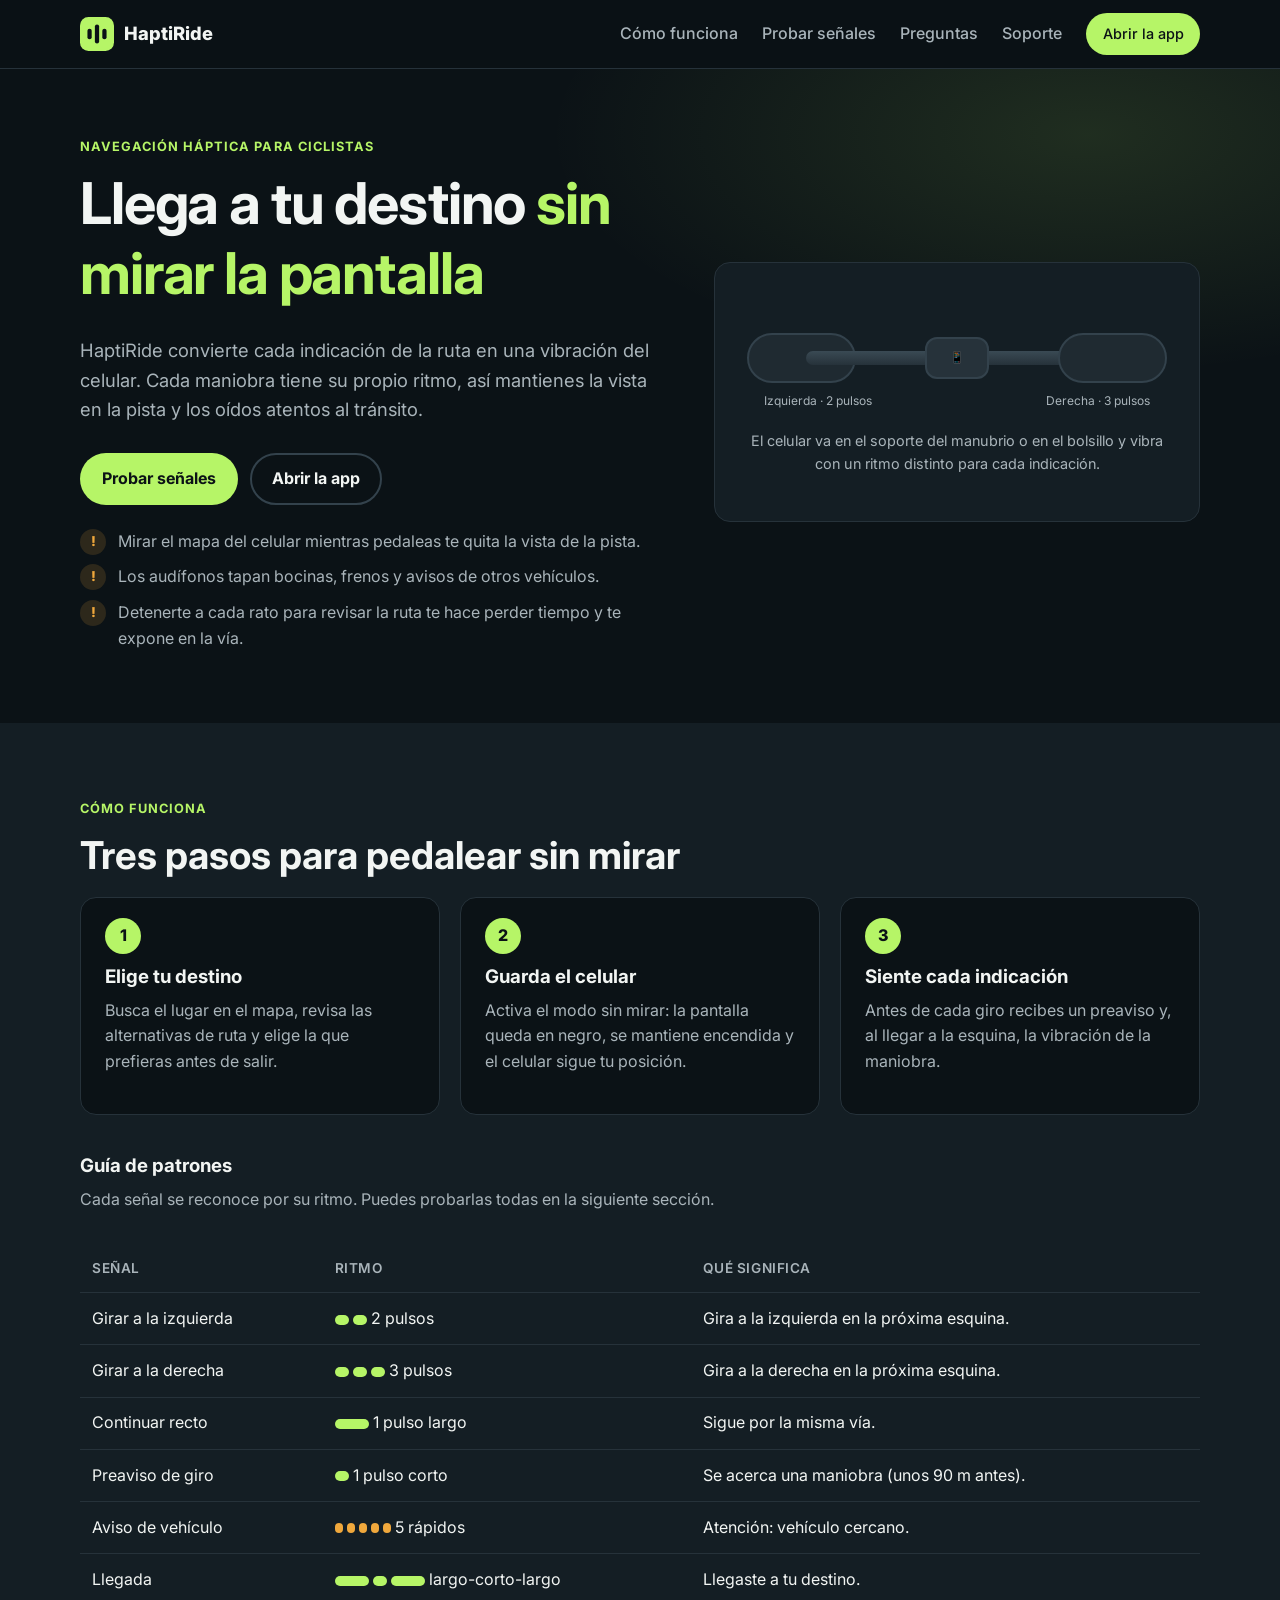
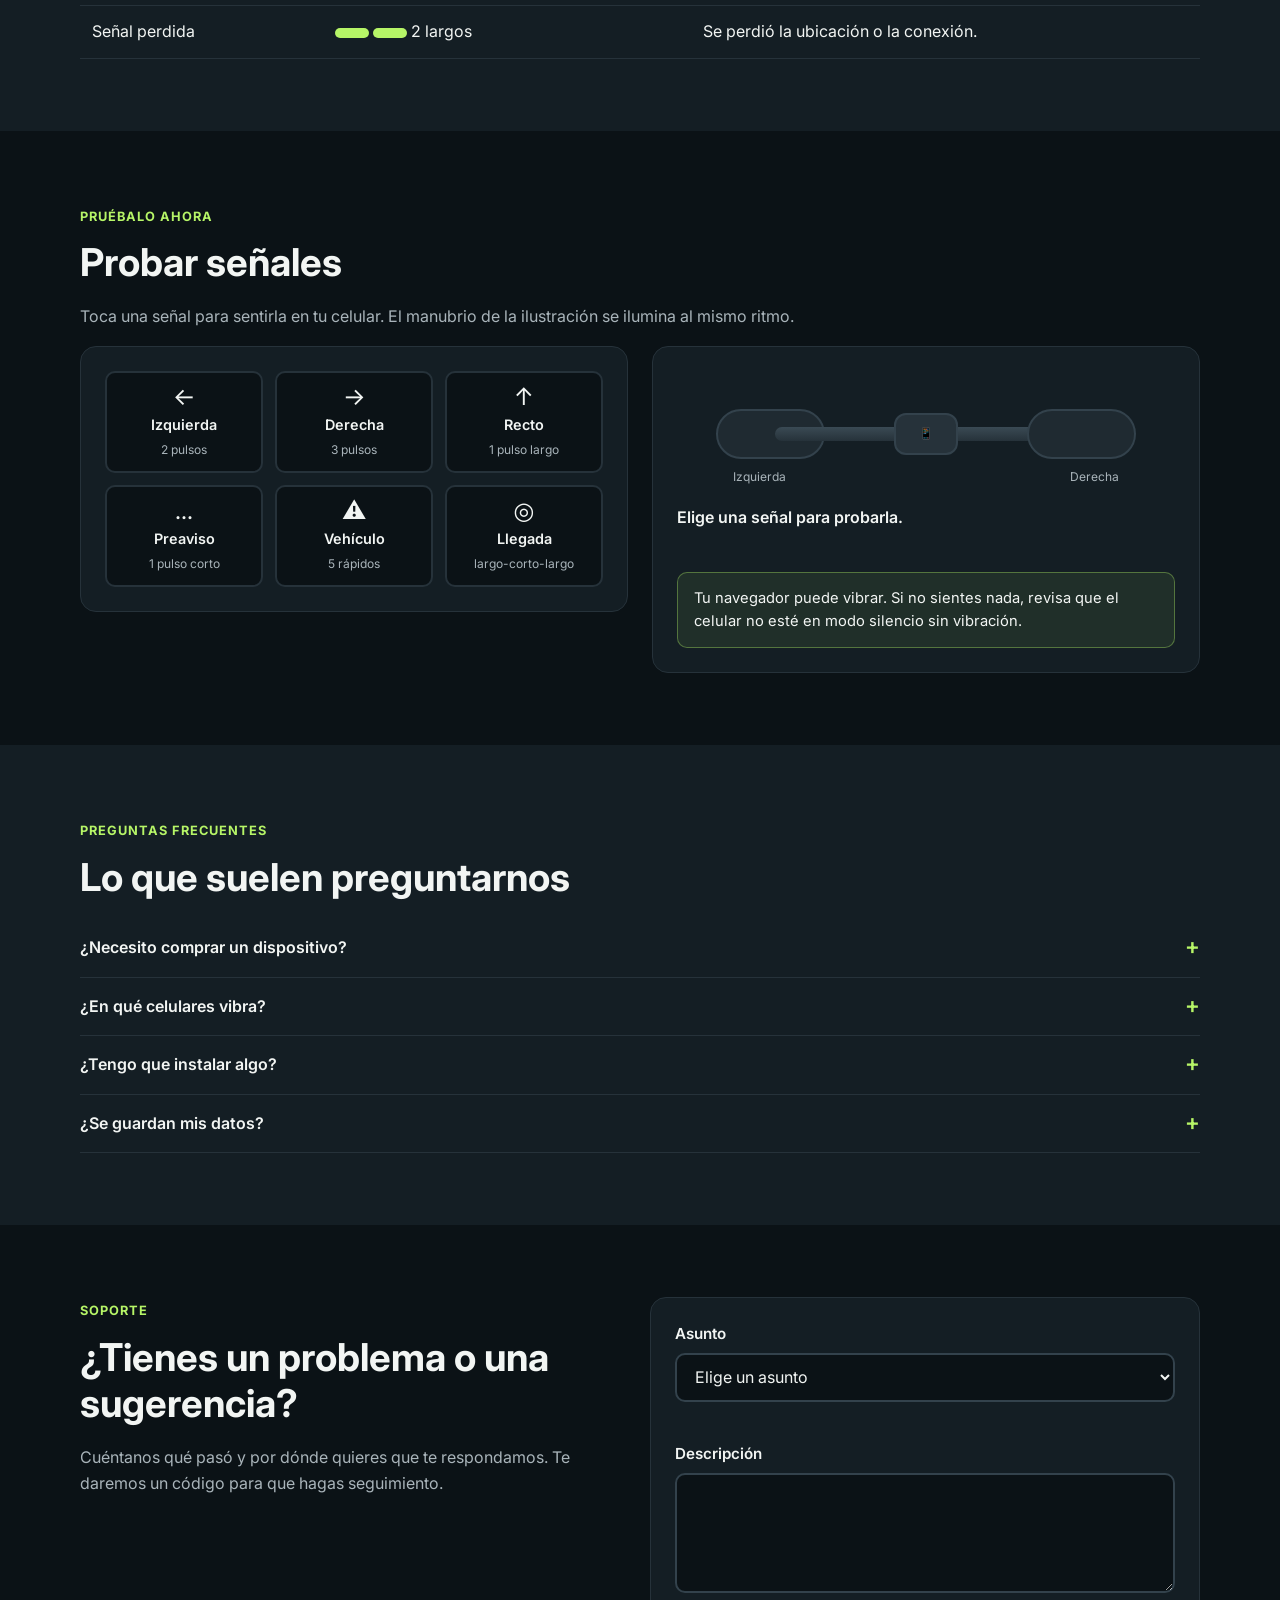
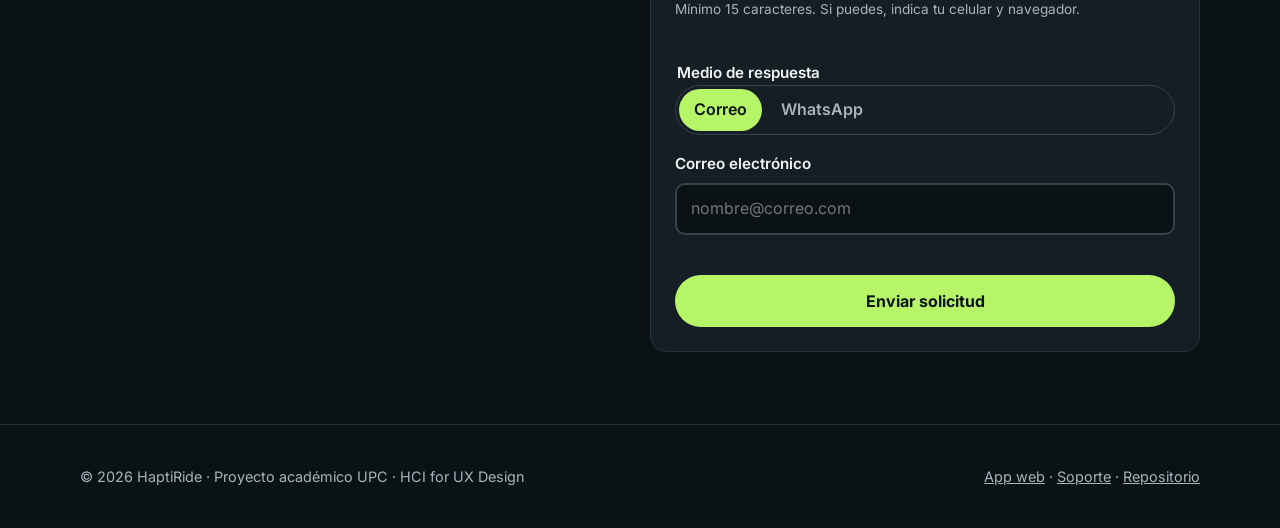
==== pages/index.html @ 60460280 "Add files via upload" ====
<!DOCTYPE html>
<html lang="es">
<head>
  <meta charset="UTF-8">
  <meta name="viewport" content="width=device-width, initial-scale=1">
  <title>HaptiRide · Navega en bicicleta sin mirar la pantalla</title>
  <meta name="description" content="HaptiRide guía al ciclista con vibraciones del celular: cada giro tiene su propio ritmo, para que no tengas que mirar la pantalla ni usar audífonos.">
  <meta name="theme-color" content="#0B1216">
  <link rel="icon" href="../favicon.ico">
  <link rel="stylesheet" href="../css/styles.css">
</head>
<body>
  <a class="saltar" href="#contenido">Saltar al contenido</a>

  <header class="encabezado">
    <div class="contenedor encabezado__fila">
      <a class="marca" href="index.html" aria-label="HaptiRide, inicio">
        <img src="../assets/icons/logo.svg" alt="" width="34" height="34">
        HaptiRide
      </a>
      <button class="boton-menu" id="boton-menu" aria-expanded="false" aria-controls="menu" aria-label="Abrir menú"><span></span></button>
      <nav class="menu" id="menu" aria-label="Menú principal">
        <a href="#como-funciona">Cómo funciona</a>
        <a href="#probar">Probar señales</a>
        <a href="#preguntas">Preguntas</a>
        <a href="#soporte">Soporte</a>
        <a class="btn btn--primario btn--sm" href="app.html">Abrir la app</a>
      </nav>
    </div>
  </header>

  <main id="contenido">
    <!-- HU-004 · Comprender la propuesta de valor -->
    <section class="hero" aria-labelledby="titulo-hero">
      <div class="contenedor hero__rejilla">
        <div>
          <span class="etiqueta">Navegación háptica para ciclistas</span>
          <h1 id="titulo-hero">Llega a tu destino <em>sin mirar la pantalla</em></h1>
          <p class="hero__texto">HaptiRide convierte cada indicación de la ruta en una vibración del celular. Cada maniobra tiene su propio ritmo, así mantienes la vista en la pista y los oídos atentos al tránsito.</p>
          <div class="hero__acciones">
            <a class="btn btn--primario" href="#probar">Probar señales</a>
            <a class="btn btn--secundario" href="app.html">Abrir la app</a>
          </div>
          <h2 class="solo-lector">Riesgos que HaptiRide busca reducir</h2>
          <ul class="riesgos">
            <li>Mirar el mapa del celular mientras pedaleas te quita la vista de la pista.</li>
            <li>Los audífonos tapan bocinas, frenos y avisos de otros vehículos.</li>
            <li>Detenerte a cada rato para revisar la ruta te hace perder tiempo y te expone en la vía.</li>
          </ul>
        </div>
        <div class="hero__visual" aria-hidden="true">
          <div class="tarjeta">
            <div class="manubrio" id="manubrio-hero">
              <span class="puno puno--izq"></span>
              <span class="manubrio__barra"></span>
              <span class="manubrio__centro">📱</span>
              <span class="puno puno--der"></span>
              <span class="manubrio__etq manubrio__etq--izq">Izquierda · 2 pulsos</span>
              <span class="manubrio__etq manubrio__etq--der">Derecha · 3 pulsos</span>
            </div>
            <p class="hero__aviso">El celular va en el soporte del manubrio o en el bolsillo y vibra con un ritmo distinto para cada indicación.</p>
          </div>
        </div>
      </div>
    </section>

    <!-- HU-002 · Conocer cómo funciona HaptiRide -->
    <section class="seccion seccion--alt" id="como-funciona" aria-labelledby="titulo-como">
      <div class="contenedor">
        <span class="etiqueta">Cómo funciona</span>
        <h2 class="titulo-seccion" id="titulo-como">Tres pasos para pedalear sin mirar</h2>
        <div class="rejilla rejilla--3 pasos">
          <article class="tarjeta paso">
            <h3>Elige tu destino</h3>
            <p class="texto-suave">Busca el lugar en el mapa, revisa las alternativas de ruta y elige la que prefieras antes de salir.</p>
          </article>
          <article class="tarjeta paso">
            <h3>Guarda el celular</h3>
            <p class="texto-suave">Activa el modo sin mirar: la pantalla queda en negro, se mantiene encendida y el celular sigue tu posición.</p>
          </article>
          <article class="tarjeta paso">
            <h3>Siente cada indicación</h3>
            <p class="texto-suave">Antes de cada giro recibes un preaviso y, al llegar a la esquina, la vibración de la maniobra.</p>
          </article>
        </div>

        <h3 style="margin-top:2.5rem">Guía de patrones</h3>
        <p class="texto-suave">Cada señal se reconoce por su ritmo. Puedes probarlas todas en la siguiente sección.</p>
        <div class="tabla-envoltura">
          <table class="tabla-patrones" id="tabla-patrones">
            <caption class="solo-lector">Patrones de vibración de HaptiRide</caption>
            <thead><tr><th scope="col">Señal</th><th scope="col">Ritmo</th><th scope="col">Qué significa</th></tr></thead>
            <tbody>
              <tr><td>Girar a la izquierda</td><td><span class="ritmo" aria-label="2 pulsos cortos"><i class="c"></i><i class="c"></i></span> 2 pulsos</td><td>Gira a la izquierda en la próxima esquina.</td></tr>
              <tr><td>Girar a la derecha</td><td><span class="ritmo" aria-label="3 pulsos cortos"><i class="c"></i><i class="c"></i><i class="c"></i></span> 3 pulsos</td><td>Gira a la derecha en la próxima esquina.</td></tr>
              <tr><td>Continuar recto</td><td><span class="ritmo" aria-label="1 pulso largo"><i class="L"></i></span> 1 pulso largo</td><td>Sigue por la misma vía.</td></tr>
              <tr><td>Preaviso de giro</td><td><span class="ritmo" aria-label="1 pulso corto"><i class="c"></i></span> 1 pulso corto</td><td>Se acerca una maniobra (unos 90 m antes).</td></tr>
              <tr><td>Aviso de vehículo</td><td><span class="ritmo" aria-label="5 pulsos rápidos"><i class="r"></i><i class="r"></i><i class="r"></i><i class="r"></i><i class="r"></i></span> 5 rápidos</td><td>Atención: vehículo cercano.</td></tr>
              <tr><td>Llegada</td><td><span class="ritmo" aria-label="largo, corto, largo"><i class="L"></i><i class="c"></i><i class="L"></i></span> largo-corto-largo</td><td>Llegaste a tu destino.</td></tr>
              <tr><td>Señal perdida</td><td><span class="ritmo" aria-label="2 pulsos largos"><i class="L"></i><i class="L"></i></span> 2 largos</td><td>Se perdió la ubicación o la conexión.</td></tr>
            </tbody>
          </table>
        </div>
      </div>
    </section>

    <!-- HU-013 · Probar los patrones de vibración antes de salir -->
    <section class="seccion" id="probar" aria-labelledby="titulo-probar">
      <div class="contenedor">
        <span class="etiqueta">Pruébalo ahora</span>
        <h2 class="titulo-seccion" id="titulo-probar">Probar señales</h2>
        <p class="texto-suave">Toca una señal para sentirla en tu celular. El manubrio de la ilustración se ilumina al mismo ritmo.</p>
        <div class="probador">
          <div class="tarjeta">
            <div class="botones-patron" id="botones-patron">
              <button class="boton-patron" data-patron="izquierda" aria-pressed="false"><span class="icono" aria-hidden="true">←</span><span class="nombre">Izquierda</span><span class="desc">2 pulsos</span></button>
              <button class="boton-patron" data-patron="derecha" aria-pressed="false"><span class="icono" aria-hidden="true">→</span><span class="nombre">Derecha</span><span class="desc">3 pulsos</span></button>
              <button class="boton-patron" data-patron="recto" aria-pressed="false"><span class="icono" aria-hidden="true">↑</span><span class="nombre">Recto</span><span class="desc">1 pulso largo</span></button>
              <button class="boton-patron" data-patron="preaviso" aria-pressed="false"><span class="icono" aria-hidden="true">…</span><span class="nombre">Preaviso</span><span class="desc">1 pulso corto</span></button>
              <button class="boton-patron" data-patron="vehiculo" aria-pressed="false"><span class="icono" aria-hidden="true">⚠</span><span class="nombre">Vehículo</span><span class="desc">5 rápidos</span></button>
              <button class="boton-patron" data-patron="llegada" aria-pressed="false"><span class="icono" aria-hidden="true">◎</span><span class="nombre">Llegada</span><span class="desc">largo-corto-largo</span></button>
            </div>
          </div>
          <div class="tarjeta">
            <div class="manubrio" id="manubrio-prueba" aria-hidden="true">
              <span class="puno puno--izq"></span>
              <span class="manubrio__barra"></span>
              <span class="manubrio__centro">📱</span>
              <span class="puno puno--der"></span>
              <span class="manubrio__etq manubrio__etq--izq">Izquierda</span>
              <span class="manubrio__etq manubrio__etq--der">Derecha</span>
            </div>
            <p class="estado-senal" id="estado-senal" role="status" aria-live="polite">Elige una señal para probarla.</p>
            <div class="aviso" id="aviso-vibracion"></div>
          </div>
        </div>
      </div>
    </section>

    <!-- Preguntas frecuentes (complementario, no es HU core) -->
    <section class="seccion seccion--alt" id="preguntas" aria-labelledby="titulo-faq">
      <div class="contenedor">
        <span class="etiqueta">Preguntas frecuentes</span>
        <h2 class="titulo-seccion" id="titulo-faq">Lo que suelen preguntarnos</h2>
        <div class="faq">
          <details><summary>¿Necesito comprar un dispositivo?</summary><p>No. En esta etapa HaptiRide usa la vibración de tu celular. Un accesorio para el manubrio es una etapa futura del proyecto.</p></details>
          <details><summary>¿En qué celulares vibra?</summary><p>La vibración funciona en navegadores que permiten la Vibration API, como Chrome, Edge o Samsung Internet en Android. En iPhone y en computadoras la página muestra las señales de forma visual.</p></details>
          <details><summary>¿Tengo que instalar algo?</summary><p>No. La app web se abre desde el navegador. Para el mapa y el cálculo de rutas necesitas conexión a internet; para practicar puedes usar el recorrido de demostración.</p></details>
          <details><summary>¿Se guardan mis datos?</summary><p>Tu perfil, tu configuración y tu historial se guardan solo en este navegador. No creamos cuentas ni enviamos tu ubicación a un servidor propio.</p></details>
        </div>
      </div>
    </section>

    <!-- HU-029 · Solicitar soporte o contacto -->
    <section class="seccion" id="soporte" aria-labelledby="titulo-soporte">
      <div class="contenedor rejilla rejilla--2">
        <div>
          <span class="etiqueta">Soporte</span>
          <h2 class="titulo-seccion" id="titulo-soporte">¿Tienes un problema o una sugerencia?</h2>
          <p class="texto-suave">Cuéntanos qué pasó y por dónde quieres que te respondamos. Te daremos un código para que hagas seguimiento.</p>
        </div>
        <div class="tarjeta">
          <form id="form-soporte" novalidate>
            <div class="campo">
              <label for="asunto">Asunto</label>
              <select class="entrada" id="asunto" name="asunto" required aria-describedby="error-asunto">
                <option value="">Elige un asunto</option>
                <option>La vibración no funciona</option>
                <option>Problema con el mapa o la ruta</option>
                <option>Problema con la ubicación</option>
                <option>Sugerencia</option>
                <option>Otro</option>
              </select>
              <span class="error-campo" id="error-asunto"></span>
            </div>
            <div class="campo">
              <label for="descripcion">Descripción</label>
              <textarea class="entrada" id="descripcion" name="descripcion" required minlength="15" aria-describedby="ayuda-desc error-descripcion"></textarea>
              <span class="ayuda" id="ayuda-desc">Mínimo 15 caracteres. Si puedes, indica tu celular y navegador.</span>
              <span class="error-campo" id="error-descripcion"></span>
            </div>
            <fieldset class="campo" style="border:0;padding:0;margin:0 0 1.1rem">
              <legend>Medio de respuesta</legend>
              <div class="segmentado" role="group" aria-label="Medio de respuesta">
                <button type="button" data-medio="correo" aria-pressed="true">Correo</button>
                <button type="button" data-medio="whatsapp" aria-pressed="false">WhatsApp</button>
              </div>
            </fieldset>
            <div class="campo">
              <label for="contacto" id="etq-contacto">Correo electrónico</label>
              <input class="entrada" id="contacto" name="contacto" type="email" autocomplete="email" required aria-describedby="error-contacto">
              <span class="error-campo" id="error-contacto"></span>
            </div>
            <button class="btn btn--primario btn--bloque" type="submit">Enviar solicitud</button>
          </form>
          <div class="confirmacion" id="confirmacion-soporte" hidden tabindex="-1">
            <h3>¡Solicitud registrada!</h3>
            <p class="texto-suave">Tu código de seguimiento es</p>
            <span class="codigo" id="codigo-soporte"></span>
            <p class="texto-suave" id="resumen-soporte"></p>
            <button class="btn btn--secundario" id="nueva-solicitud" type="button">Enviar otra solicitud</button>
          </div>
        </div>
      </div>
    </section>
  </main>

  <footer class="pie">
    <div class="contenedor pie__fila">
      <span>© 2026 HaptiRide · Proyecto académico UPC · HCI for UX Design</span>
      <span><a href="app.html">App web</a> · <a href="#soporte">Soporte</a> · <a href="https://github.com/diegopuma927-boop/haptiride" rel="noopener">Repositorio</a></span>
    </div>
  </footer>

  <script src="../js/senales.js"></script>
  <script src="../js/main.js"></script>
</body>
</html>
---- css/styles.css ----
/* =========================================================
   HaptiRide · Estilos de la landing y de la app web
   HU-031 (teclado y foco visible) · HU-032 (contraste, zoom y responsive)
   ========================================================= */
@import url('https://fonts.googleapis.com/css2?family=Inter:wght@400;500;600;700;800&display=swap');

:root {
  --asfalto: #0B1216;
  --carbon: #141E24;
  --sombra: #26323A;
  --linea: #33424C;
  --lima: #B6F567;
  --lima-osc: #8FD13F;
  --musgo: #1B2E21;
  --tiza: #F2F5F3;
  --niebla: #A9B4BA;
  --ambar: #F0A83C;
  --rojo: #FF6B5E;
  --radio: 16px;
  --radio-sm: 10px;
  --sombra-caja: 0 10px 30px rgba(0, 0, 0, .35);
  --fuente: 'Inter', system-ui, -apple-system, 'Segoe UI', Roboto, sans-serif;
  --ancho: 1120px;
}

*, *::before, *::after { box-sizing: border-box; }
html { scroll-behavior: smooth; -webkit-text-size-adjust: 100%; }
body {
  margin: 0;
  font-family: var(--fuente);
  font-size: 1rem;
  line-height: 1.6;
  color: var(--tiza);
  background: var(--asfalto);
}
img, svg { max-width: 100%; display: block; }
a { color: var(--lima); }
h1, h2, h3, h4 { line-height: 1.2; margin: 0 0 .5em; }
p { margin: 0 0 1em; }
button, input, select, textarea { font: inherit; color: inherit; }
[hidden] { display: none !important; }

/* ---------- Accesibilidad ---------- */
.saltar {
  position: absolute; left: 1rem; top: -100px; z-index: 1000;
  background: var(--lima); color: var(--asfalto); padding: .6rem 1rem;
  border-radius: var(--radio-sm); font-weight: 700; text-decoration: none;
}
.saltar:focus { top: 1rem; }
:focus-visible { outline: 3px solid var(--lima); outline-offset: 3px; border-radius: 6px; }
.solo-lector {
  position: absolute !important; width: 1px; height: 1px; padding: 0; margin: -1px;
  overflow: hidden; clip: rect(0, 0, 0, 0); white-space: nowrap; border: 0;
}
@media (prefers-reduced-motion: reduce) {
  *, *::before, *::after { animation: none !important; transition: none !important; scroll-behavior: auto !important; }
}

/* ---------- Botones ---------- */
.btn {
  display: inline-flex; align-items: center; justify-content: center; gap: .5rem;
  min-height: 48px; padding: .7rem 1.25rem; border-radius: 999px;
  border: 2px solid transparent; font-weight: 700; text-decoration: none;
  cursor: pointer; transition: transform .15s, background .15s, border-color .15s;
}
.btn:hover { transform: translateY(-1px); }
.btn:disabled { opacity: .5; cursor: not-allowed; transform: none; }
.btn--primario { background: var(--lima); color: var(--asfalto); }
.btn--primario:hover { background: #c7fa86; }
.btn--secundario { background: transparent; border-color: var(--linea); color: var(--tiza); }
.btn--secundario:hover { border-color: var(--lima); }
.btn--peligro { background: transparent; border-color: var(--rojo); color: var(--rojo); }
.btn--ambar { background: var(--ambar); color: var(--asfalto); }
.btn--bloque { width: 100%; }
.btn--sm { min-height: 40px; padding: .45rem .9rem; font-size: .9rem; }

/* ---------- Estructura general ---------- */
.contenedor { width: min(100% - 32px, var(--ancho)); margin-inline: auto; }
.seccion { padding: 4.5rem 0; }
.seccion--alt { background: var(--carbon); }
.etiqueta {
  display: inline-block; font-size: .8rem; font-weight: 700; letter-spacing: .08em;
  text-transform: uppercase; color: var(--lima); margin-bottom: .75rem;
}
.titulo-seccion { font-size: clamp(1.7rem, 4vw, 2.4rem); }
.texto-suave { color: var(--niebla); }
.tarjeta {
  background: var(--carbon); border: 1px solid var(--sombra);
  border-radius: var(--radio); padding: 1.5rem;
}
.seccion--alt .tarjeta { background: var(--asfalto); }
.rejilla { display: grid; gap: 1.25rem; }
@media (min-width: 720px) {
  .rejilla--2 { grid-template-columns: repeat(2, 1fr); }
  .rejilla--3 { grid-template-columns: repeat(3, 1fr); }
}

/* ---------- Encabezado ---------- */
.encabezado {
  position: sticky; top: 0; z-index: 50;
  background: rgba(11, 18, 22, .92); backdrop-filter: blur(10px);
  border-bottom: 1px solid var(--sombra);
}
.encabezado__fila { display: flex; align-items: center; justify-content: space-between; min-height: 68px; gap: 1rem; }
.marca { display: flex; align-items: center; gap: .6rem; font-weight: 800; font-size: 1.15rem; color: var(--tiza); text-decoration: none; }
.marca img { width: 34px; height: 34px; }
.menu { display: flex; align-items: center; gap: 1.5rem; }
.menu a { color: var(--niebla); text-decoration: none; font-weight: 500; }
.menu a:hover, .menu a[aria-current="true"] { color: var(--tiza); }
.menu .btn { color: var(--asfalto); }
.boton-menu {
  display: none; width: 48px; height: 48px; border-radius: 12px;
  background: var(--carbon); border: 1px solid var(--sombra); cursor: pointer;
}
.boton-menu span, .boton-menu span::before, .boton-menu span::after {
  display: block; width: 20px; height: 2px; background: var(--tiza); margin: auto; position: relative; content: '';
}
.boton-menu span::before { position: absolute; top: -6px; }
.boton-menu span::after { position: absolute; top: 6px; }
@media (max-width: 860px) {
  .boton-menu { display: block; }
  .menu {
    position: absolute; top: 68px; left: 0; right: 0; flex-direction: column; align-items: stretch;
    gap: 0; background: var(--carbon); border-bottom: 1px solid var(--sombra); padding: .5rem 16px 1rem;
    display: none;
  }
  .menu.abierto { display: flex; }
  .menu a { padding: .85rem 0; border-bottom: 1px solid var(--sombra); }
  .menu .btn { margin-top: .75rem; border-bottom: 0; }
}

/* ---------- Hero (HU-004) ---------- */
.hero { padding: 4rem 0 4.5rem; background: radial-gradient(900px 400px at 85% 10%, rgba(182, 245, 103, .12), transparent 60%); }
.hero__rejilla { display: grid; gap: 2.5rem; align-items: center; }
@media (min-width: 900px) { .hero__rejilla { grid-template-columns: 1.1fr .9fr; } }
.hero h1 { font-size: clamp(2.1rem, 6vw, 3.6rem); letter-spacing: -.02em; }
.hero h1 em { font-style: normal; color: var(--lima); }
.hero__texto { font-size: 1.15rem; color: var(--niebla); max-width: 36rem; }
.hero__acciones { display: flex; flex-wrap: wrap; gap: .75rem; margin: 1.75rem 0 1.5rem; }
.riesgos { list-style: none; padding: 0; margin: 0; display: grid; gap: .6rem; }
.riesgos li { display: flex; gap: .75rem; align-items: flex-start; color: var(--niebla); }
.riesgos li::before {
  content: '!'; flex: 0 0 26px; height: 26px; border-radius: 50%; display: grid; place-items: center;
  background: rgba(240, 168, 60, .15); color: var(--ambar); font-weight: 800; font-size: .85rem;
}
.hero__visual { position: relative; }
.hero__visual .tarjeta { padding: 2rem 1.5rem; }
.hero__aviso { margin-top: 1rem; font-size: .9rem; color: var(--niebla); text-align: center; }

/* ---------- Manubrio ilustrado ---------- */
.manubrio { position: relative; height: 110px; margin: .5rem auto 1rem; max-width: 420px; }
.manubrio__barra {
  position: absolute; left: 14%; right: 14%; top: 48px; height: 14px; border-radius: 8px;
  background: linear-gradient(#3a4a54, #26323A);
}
.manubrio__centro {
  position: absolute; left: 50%; top: 34px; width: 64px; height: 42px; transform: translateX(-50%);
  border-radius: 12px; background: var(--sombra); border: 2px solid var(--linea);
  display: grid; place-items: center; font-size: .7rem; color: var(--niebla); font-weight: 700;
}
.puno {
  position: absolute; top: 30px; width: 26%; height: 50px; border-radius: 26px;
  background: #1f2a31; border: 2px solid var(--linea);
  transition: background .08s, box-shadow .08s, border-color .08s, transform .08s;
}
.puno--izq { left: 0; }
.puno--der { right: 0; }
.puno.es-activo { background: var(--lima); border-color: var(--lima); box-shadow: 0 0 28px rgba(182, 245, 103, .7); transform: scale(1.04); }
.puno.es-alerta { background: var(--ambar); border-color: var(--ambar); box-shadow: 0 0 28px rgba(240, 168, 60, .75); transform: scale(1.04); }
.manubrio__etq { position: absolute; top: 88px; font-size: .75rem; color: var(--niebla); }
.manubrio__etq--izq { left: 4%; }
.manubrio__etq--der { right: 4%; }

/* ---------- Cómo funciona (HU-002) ---------- */
.pasos { counter-reset: paso; }
.paso { position: relative; padding-top: 3.5rem; }
.paso::before {
  counter-increment: paso; content: counter(paso);
  position: absolute; top: 1.25rem; left: 1.5rem; width: 36px; height: 36px; border-radius: 50%;
  background: var(--lima); color: var(--asfalto); font-weight: 800; display: grid; place-items: center;
}
.paso h3 { margin-top: .75rem; }
.tabla-patrones { width: 100%; border-collapse: collapse; margin-top: 1rem; }
.tabla-patrones th, .tabla-patrones td { text-align: left; padding: .8rem .75rem; border-bottom: 1px solid var(--sombra); }
.tabla-patrones th { color: var(--niebla); font-size: .85rem; font-weight: 600; text-transform: uppercase; letter-spacing: .04em; }
.ritmo { display: inline-flex; gap: 4px; align-items: center; vertical-align: middle; }
.ritmo i { display: inline-block; height: 10px; border-radius: 5px; background: var(--lima); }
.ritmo i.c { width: 14px; }
.ritmo i.L { width: 34px; }
.ritmo i.r { width: 8px; background: var(--ambar); }
.tabla-envoltura { overflow-x: auto; }

/* ---------- Probar señales (HU-013) ---------- */
.probador { display: grid; gap: 1.5rem; }
@media (min-width: 900px) { .probador { grid-template-columns: 1fr 1fr; align-items: start; } }
.botones-patron { display: grid; grid-template-columns: repeat(2, 1fr); gap: .75rem; }
@media (min-width: 520px) { .botones-patron { grid-template-columns: repeat(3, 1fr); } }
.boton-patron {
  min-height: 86px; padding: .75rem; border-radius: var(--radio-sm);
  background: var(--asfalto); border: 2px solid var(--sombra); cursor: pointer;
  display: flex; flex-direction: column; align-items: center; justify-content: center; gap: .25rem; text-align: center;
}
.boton-patron:hover { border-color: var(--lima); }
.boton-patron[aria-pressed="true"] { border-color: var(--lima); background: var(--musgo); }
.boton-patron .icono { font-size: 1.5rem; line-height: 1; }
.boton-patron .nombre { font-weight: 600; font-size: .9rem; }
.boton-patron .desc { font-size: .75rem; color: var(--niebla); }
.estado-senal { min-height: 3.2em; margin-top: 1rem; font-weight: 600; }
.aviso {
  border-radius: var(--radio-sm); padding: .85rem 1rem; font-size: .92rem;
  background: rgba(182, 245, 103, .08); border: 1px solid rgba(182, 245, 103, .35); color: var(--tiza);
}
.aviso--ambar { background: rgba(240, 168, 60, .1); border-color: rgba(240, 168, 60, .45); }
.aviso--rojo { background: rgba(255, 107, 94, .1); border-color: rgba(255, 107, 94, .5); }

/* ---------- FAQ ---------- */
.faq details { border-bottom: 1px solid var(--sombra); padding: 1rem 0; }
.faq summary { cursor: pointer; font-weight: 600; list-style: none; display: flex; justify-content: space-between; gap: 1rem; }
.faq summary::-webkit-details-marker { display: none; }
.faq summary::after { content: '+'; color: var(--lima); font-size: 1.4rem; line-height: 1; }
.faq details[open] summary::after { content: '–'; }
.faq details p { margin: .75rem 0 0; color: var(--niebla); }

/* ---------- Formularios (HU-029) ---------- */
.campo { display: grid; gap: .4rem; margin-bottom: 1.1rem; }
.campo label, .campo legend { font-weight: 600; font-size: .95rem; }
.campo .ayuda { font-size: .85rem; color: var(--niebla); }
.entrada {
  width: 100%; min-height: 48px; padding: .7rem .9rem; border-radius: var(--radio-sm);
  background: var(--asfalto); border: 2px solid var(--linea); color: var(--tiza);
}
textarea.entrada { min-height: 120px; resize: vertical; }
.entrada:focus { border-color: var(--lima); outline: none; box-shadow: 0 0 0 3px rgba(182, 245, 103, .25); }
.entrada[aria-invalid="true"] { border-color: var(--rojo); }
.error-campo { color: var(--rojo); font-size: .85rem; min-height: 1.2em; }
.confirmacion { text-align: center; padding: 1.5rem 1rem; }
.confirmacion .codigo { display: inline-block; font-weight: 800; font-size: 1.3rem; color: var(--lima); letter-spacing: .05em; margin: .5rem 0; }

/* ---------- Pie ---------- */
.pie { border-top: 1px solid var(--sombra); padding: 2.5rem 0; color: var(--niebla); font-size: .9rem; }
.pie__fila { display: flex; flex-wrap: wrap; gap: 1rem 2rem; justify-content: space-between; align-items: center; }
.pie a { color: var(--niebla); }

/* =========================================================
   APP WEB
   ========================================================= */
.app { min-height: 100vh; min-height: 100dvh; display: flex; flex-direction: column; }
.app-barra {
  position: sticky; top: 0; z-index: 40; background: var(--asfalto); border-bottom: 1px solid var(--sombra);
}
.app-barra__fila { display: flex; align-items: center; justify-content: space-between; min-height: 60px; gap: .75rem; }
.estado-chips { display: flex; gap: .4rem; flex-wrap: wrap; justify-content: flex-end; }
.chip {
  display: inline-flex; align-items: center; gap: .35rem; font-size: .75rem; font-weight: 600;
  padding: .3rem .6rem; border-radius: 999px; background: var(--carbon); border: 1px solid var(--sombra); color: var(--niebla);
  text-decoration: none;
}
.chip::before { content: ''; width: 8px; height: 8px; border-radius: 50%; background: var(--niebla); }
.chip--ok::before { background: var(--lima); }
.chip--aviso::before { background: var(--ambar); }
.chip--error::before { background: var(--rojo); }
.app-principal { flex: 1; padding: 1.25rem 0 6.5rem; }
.vista h1 { font-size: clamp(1.5rem, 5vw, 2rem); }
.vista > .contenedor > * + * { margin-top: 1rem; }

/* Navegación inferior en móvil, lateral superior en escritorio */
.tabbar {
  position: fixed; bottom: 0; left: 0; right: 0; z-index: 45;
  background: rgba(20, 30, 36, .97); border-top: 1px solid var(--sombra);
  display: grid; grid-template-columns: repeat(5, 1fr); padding-bottom: env(safe-area-inset-bottom);
}
.tabbar a {
  display: flex; flex-direction: column; align-items: center; justify-content: center; gap: 2px;
  min-height: 62px; color: var(--niebla); text-decoration: none; font-size: .72rem; font-weight: 600;
}
.tabbar a .ico { font-size: 1.25rem; line-height: 1; }
.tabbar a[aria-current="page"] { color: var(--lima); }
@media (min-width: 900px) {
  .tabbar { position: static; grid-template-columns: repeat(5, auto); justify-content: center; gap: .5rem; border-top: 0; border-bottom: 1px solid var(--sombra); background: var(--carbon); }
  .tabbar a { flex-direction: row; gap: .5rem; padding: 0 1rem; font-size: .9rem; min-height: 50px; }
  .app-principal { padding-bottom: 2rem; }
}

/* Panel (HU-001) */
.accesos { display: grid; grid-template-columns: repeat(2, 1fr); gap: .75rem; }
@media (min-width: 720px) { .accesos { grid-template-columns: repeat(4, 1fr); } }
.acceso {
  display: flex; flex-direction: column; gap: .35rem; padding: 1.1rem; min-height: 110px;
  border-radius: var(--radio); background: var(--carbon); border: 1px solid var(--sombra);
  color: var(--tiza); text-decoration: none;
}
.acceso:hover { border-color: var(--lima); }
.acceso .ico { font-size: 1.5rem; }
.acceso strong { font-size: 1rem; }
.acceso span:last-child { font-size: .82rem; color: var(--niebla); }
.acceso--destacado { background: var(--lima); color: var(--asfalto); border-color: var(--lima); grid-column: 1 / -1; }
.acceso--destacado span:last-child { color: var(--musgo); }
.vacio { text-align: center; padding: 2rem 1rem; }
.vacio .ico { font-size: 2.2rem; display: block; margin-bottom: .5rem; }
.dato-fila { display: flex; flex-wrap: wrap; gap: .5rem 1.5rem; color: var(--niebla); font-size: .9rem; }
.dato-fila strong { color: var(--tiza); }

/* Mapa y ruta */
.mapa { height: 46vh; min-height: 280px; border-radius: var(--radio); overflow: hidden; border: 1px solid var(--sombra); background: #1a252c; }
.mapa--nav { height: 38vh; min-height: 240px; }
.leaflet-container { font-family: var(--fuente); background: #1a252c; }
.buscador { display: flex; gap: .5rem; }
.buscador .entrada { flex: 1; }
.resultados { list-style: none; padding: 0; margin: .5rem 0 0; border-radius: var(--radio-sm); overflow: hidden; border: 1px solid var(--sombra); }
.resultados li + li { border-top: 1px solid var(--sombra); }
.resultados button {
  width: 100%; text-align: left; padding: .8rem 1rem; background: var(--carbon); border: 0; cursor: pointer; min-height: 48px;
}
.resultados button:hover, .resultados button:focus-visible { background: var(--musgo); }
.alternativas { display: grid; gap: .6rem; }
.alternativa {
  display: flex; justify-content: space-between; align-items: center; gap: 1rem; text-align: left;
  width: 100%; padding: 1rem; border-radius: var(--radio-sm); background: var(--carbon);
  border: 2px solid var(--sombra); cursor: pointer; min-height: 64px;
}
.alternativa[aria-pressed="true"] { border-color: var(--lima); background: var(--musgo); }
.alternativa .titulo { font-weight: 700; }
.alternativa .meta { color: var(--niebla); font-size: .88rem; }
.segmentado { display: inline-flex; border: 1px solid var(--linea); border-radius: 999px; padding: 3px; gap: 3px; flex-wrap: wrap; }
.segmentado button {
  border: 0; background: transparent; padding: .5rem .95rem; border-radius: 999px; cursor: pointer; font-weight: 600; min-height: 40px; color: var(--niebla);
}
.segmentado button[aria-pressed="true"] { background: var(--lima); color: var(--asfalto); }
.marcador-bici {
  width: 26px; height: 26px; border-radius: 50%; background: var(--lima); border: 4px solid var(--asfalto);
  box-shadow: 0 0 0 3px rgba(182, 245, 103, .45);
}
.marcador-punto { width: 18px; height: 18px; border-radius: 50%; border: 3px solid var(--asfalto); }
.marcador-punto--origen { background: var(--tiza); }
.marcador-punto--destino { background: var(--rojo); }

/* Navegación (HU-019, 039–043) */
.maniobra {
  display: flex; align-items: center; gap: 1rem; padding: 1.1rem 1.25rem;
  border-radius: var(--radio); background: var(--lima); color: var(--asfalto);
}
.maniobra__flecha { font-size: 2.6rem; font-weight: 800; line-height: 1; width: 56px; text-align: center; }
.maniobra__dist { font-size: 1.8rem; font-weight: 800; line-height: 1.1; }
.maniobra__texto { font-weight: 600; }
.maniobra--alerta { background: var(--ambar); }
.maniobra--error { background: var(--rojo); }
.progreso { height: 8px; border-radius: 4px; background: var(--sombra); overflow: hidden; }
.progreso span { display: block; height: 100%; background: var(--lima); width: 0; transition: width .3s; }
.controles { display: grid; grid-template-columns: repeat(2, 1fr); gap: .6rem; }
@media (min-width: 720px) { .controles { grid-template-columns: repeat(4, 1fr); } }
.registro { list-style: none; margin: 0; padding: 0; max-height: 180px; overflow-y: auto; font-size: .85rem; }
.registro li { padding: .4rem 0; border-bottom: 1px solid var(--sombra); color: var(--niebla); }
.registro li strong { color: var(--tiza); }
.pruebas { border: 1px dashed var(--linea); }
.pruebas summary { cursor: pointer; font-weight: 700; }

/* Modo sin mirar (HU-026) */
.sin-mirar {
  position: fixed; inset: 0; z-index: 200; background: #000; color: var(--tiza);
  display: flex; flex-direction: column; align-items: center; justify-content: center; gap: 1.5rem;
  padding: 24px; text-align: center;
}
.sin-mirar__flecha { font-size: 7rem; line-height: 1; color: var(--lima); font-weight: 800; }
.sin-mirar__dist { font-size: 2.2rem; font-weight: 800; }
.sin-mirar__estado { color: var(--niebla); max-width: 26rem; }
.sin-mirar.alerta .sin-mirar__flecha { color: var(--ambar); }
.sin-mirar .btn { min-width: 220px; }

/* Llegada y diálogo */
.dialogo-fondo { position: fixed; inset: 0; z-index: 300; background: rgba(0, 0, 0, .7); display: grid; place-items: center; padding: 16px; }
.dialogo { width: min(100%, 420px); background: var(--carbon); border: 1px solid var(--sombra); border-radius: var(--radio); padding: 1.5rem; box-shadow: var(--sombra-caja); }
.dialogo h2 { font-size: 1.3rem; }
.dialogo__acciones { display: flex; flex-wrap: wrap; gap: .6rem; justify-content: flex-end; margin-top: 1.25rem; }

/* Opciones de configuración (HU-044 a HU-046) */
.opcion { display: flex; justify-content: space-between; align-items: center; gap: 1rem; padding: 1rem 0; border-bottom: 1px solid var(--sombra); flex-wrap: wrap; }
.opcion:last-child { border-bottom: 0; }
.opcion__texto { flex: 1 1 220px; }
.opcion__texto strong { display: block; }
.opcion__texto span { font-size: .86rem; color: var(--niebla); }
.interruptor { position: relative; width: 58px; height: 34px; flex: 0 0 auto; }
.interruptor input { position: absolute; opacity: 0; width: 100%; height: 100%; margin: 0; cursor: pointer; z-index: 1; }
.interruptor span { position: absolute; inset: 0; border-radius: 999px; background: var(--sombra); transition: background .15s; }
.interruptor span::after { content: ''; position: absolute; top: 4px; left: 4px; width: 26px; height: 26px; border-radius: 50%; background: var(--tiza); transition: transform .15s; }
.interruptor input:checked + span { background: var(--lima); }
.interruptor input:checked + span::after { transform: translateX(24px); background: var(--asfalto); }
.interruptor input:focus-visible + span { outline: 3px solid var(--lima); outline-offset: 3px; }
.perfiles { display: grid; gap: .75rem; }
@media (min-width: 720px) { .perfiles { grid-template-columns: repeat(3, 1fr); } }
.perfil-op {
  text-align: left; padding: 1.1rem; border-radius: var(--radio); background: var(--carbon);
  border: 2px solid var(--sombra); cursor: pointer; min-height: 120px;
}
.perfil-op[aria-pressed="true"] { border-color: var(--lima); background: var(--musgo); }
.perfil-op .ico { font-size: 1.6rem; display: block; }
.perfil-op span:last-child { color: var(--niebla); font-size: .86rem; }
.historial-item { display: flex; justify-content: space-between; gap: 1rem; flex-wrap: wrap; }
.historial-item + .historial-item { margin-top: .75rem; }
.insignia { display: inline-block; font-size: .72rem; font-weight: 700; padding: .2rem .55rem; border-radius: 999px; background: var(--sombra); color: var(--niebla); }
.insignia--ok { background: var(--musgo); color: var(--lima); }
.toast {
  position: fixed; left: 50%; bottom: 84px; transform: translateX(-50%); z-index: 400;
  background: var(--tiza); color: var(--asfalto); padding: .75rem 1.1rem; border-radius: 12px;
  font-weight: 600; box-shadow: var(--sombra-caja); max-width: calc(100% - 32px); text-align: center;
}
@media (min-width: 900px) { .toast { bottom: 24px; } }

/* Ajustes: el mapa no debe tapar la barra superior ni la inferior */
.mapa { position: relative; z-index: 0; isolation: isolate; }
.chip { white-space: nowrap; }
@media (max-width: 520px) {
  .app-barra .marca span { display: none; }
  .app-barra__fila { gap: .5rem; }
  .estado-chips { gap: .3rem; flex-wrap: nowrap; }
  .chip { font-size: .68rem; padding: .28rem .5rem; }
  .tabla-patrones th:nth-child(3), .tabla-patrones td:nth-child(3) { display: none; }
}
.marca { flex-shrink: 0; }
.chip__corto { display: none; }
@media (max-width: 520px) {
  .chip__largo { display: none; }
  .chip__corto { display: inline; }
}
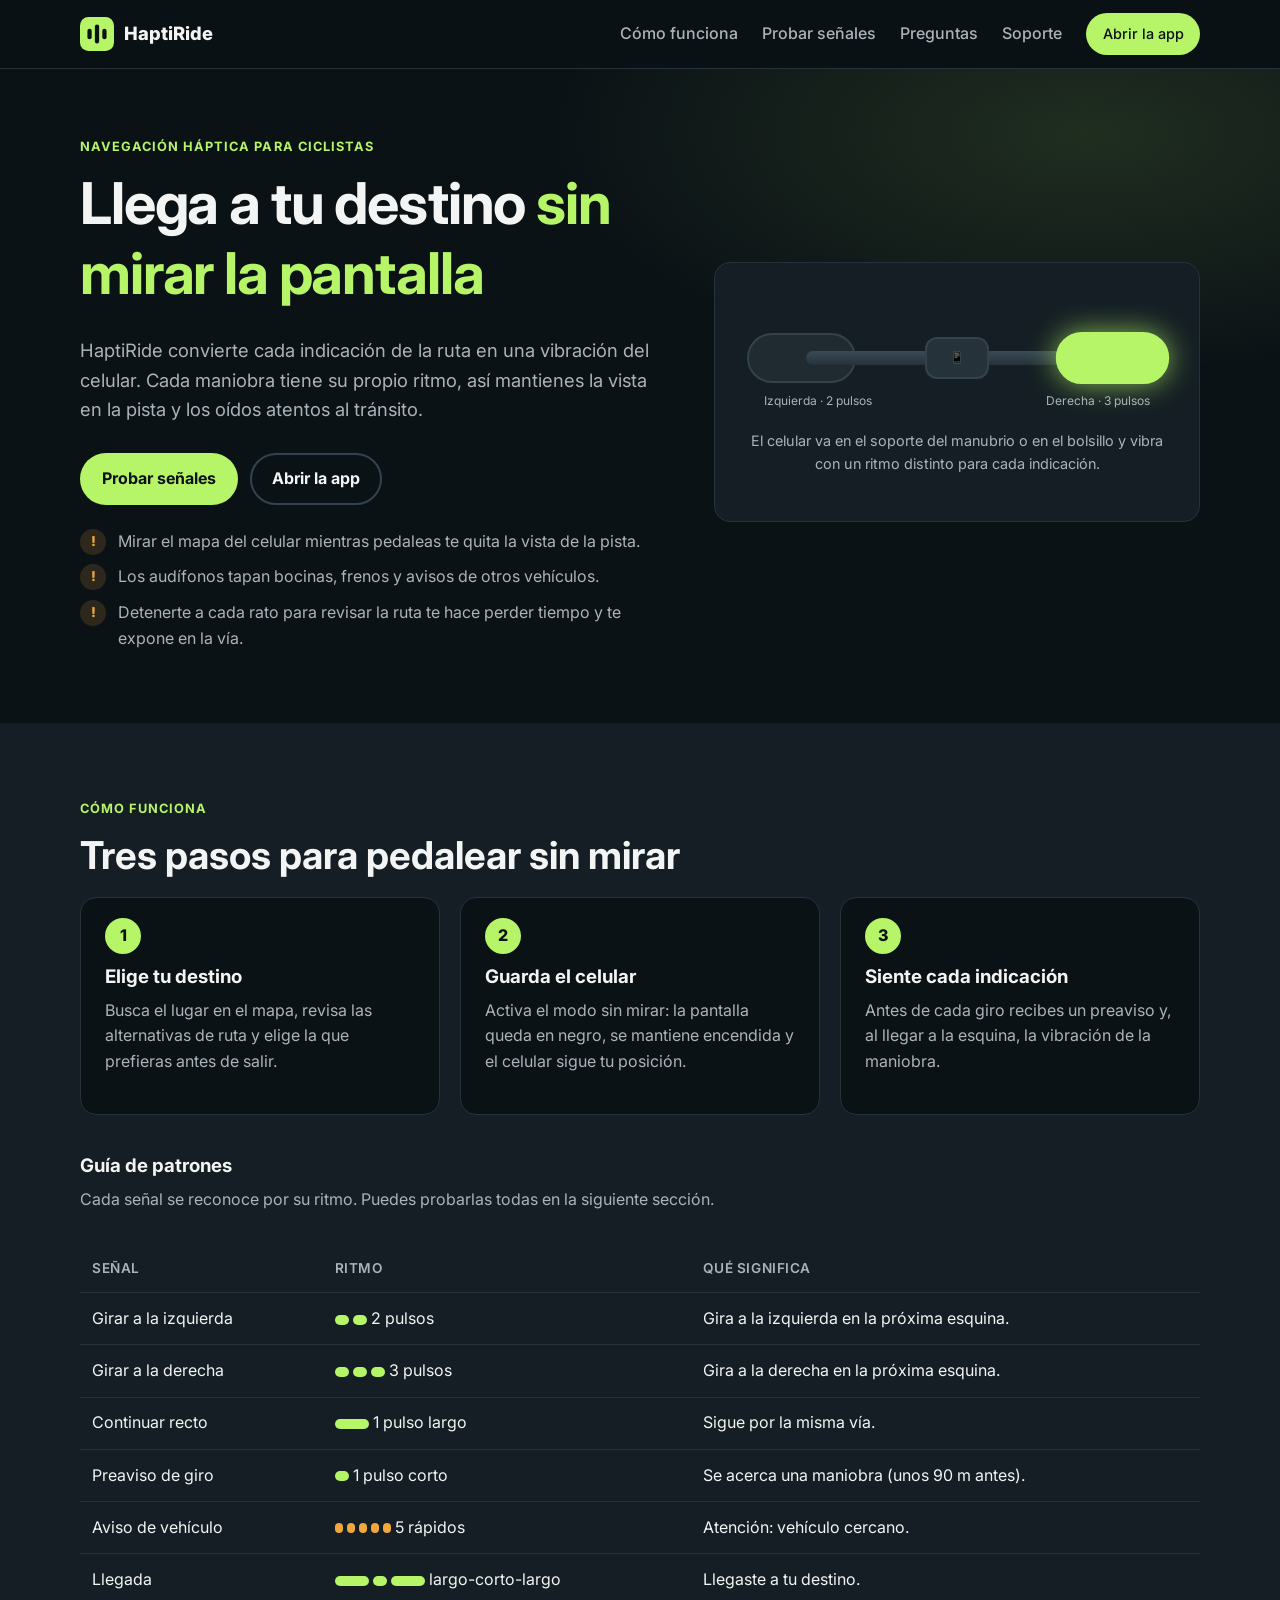
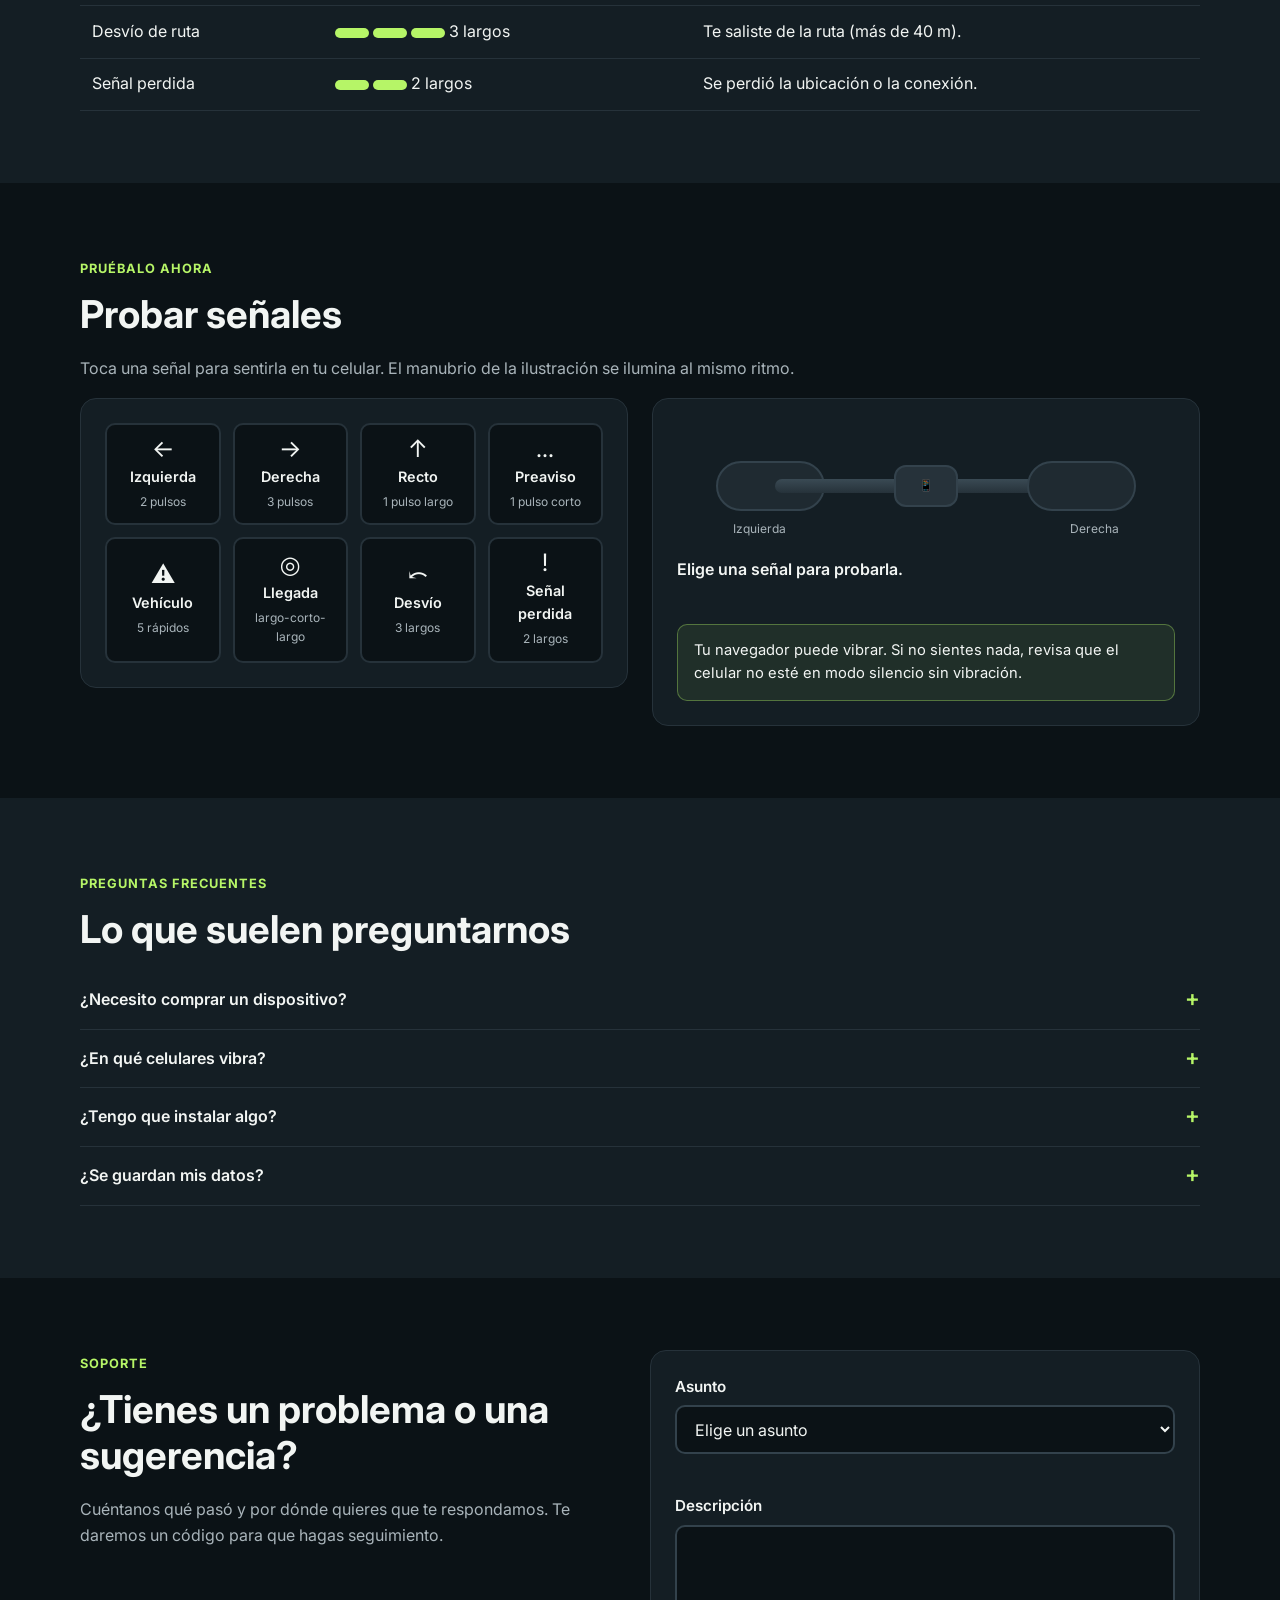
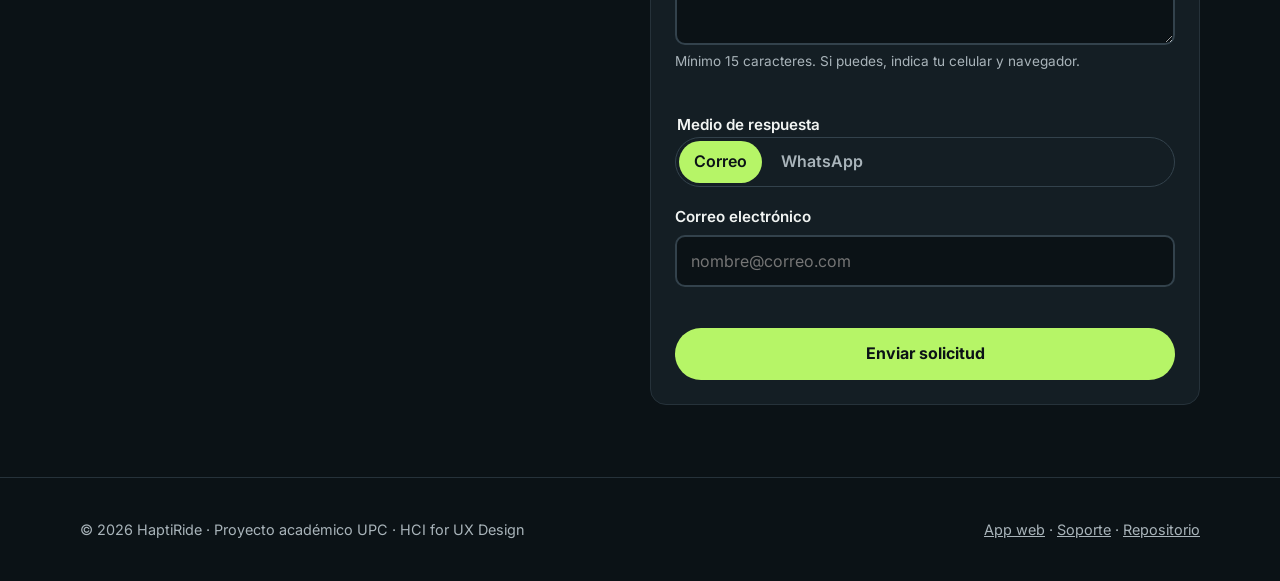
==== commit 66011303: "Add files via upload" ====
--- a/pages/index.html
+++ b/pages/index.html
@@ -7,7 +7,7 @@
   <meta name="description" content="HaptiRide guía al ciclista con vibraciones del celular: cada giro tiene su propio ritmo, para que no tengas que mirar la pantalla ni usar audífonos.">
   <meta name="theme-color" content="#0B1216">
   <link rel="icon" href="../favicon.ico">
-  <link rel="stylesheet" href="../css/styles.css">
+  <link rel="stylesheet" href="../css/styles.css?v=5">
 </head>
 <body>
   <a class="saltar" href="#contenido">Saltar al contenido</a>
@@ -97,6 +97,7 @@
               <tr><td>Preaviso de giro</td><td><span class="ritmo" aria-label="1 pulso corto"><i class="c"></i></span> 1 pulso corto</td><td>Se acerca una maniobra (unos 90 m antes).</td></tr>
               <tr><td>Aviso de vehículo</td><td><span class="ritmo" aria-label="5 pulsos rápidos"><i class="r"></i><i class="r"></i><i class="r"></i><i class="r"></i><i class="r"></i></span> 5 rápidos</td><td>Atención: vehículo cercano.</td></tr>
               <tr><td>Llegada</td><td><span class="ritmo" aria-label="largo, corto, largo"><i class="L"></i><i class="c"></i><i class="L"></i></span> largo-corto-largo</td><td>Llegaste a tu destino.</td></tr>
+              <tr><td>Desvío de ruta</td><td><span class="ritmo" aria-label="3 pulsos largos"><i class="L"></i><i class="L"></i><i class="L"></i></span> 3 largos</td><td>Te saliste de la ruta (más de 40 m).</td></tr>
               <tr><td>Señal perdida</td><td><span class="ritmo" aria-label="2 pulsos largos"><i class="L"></i><i class="L"></i></span> 2 largos</td><td>Se perdió la ubicación o la conexión.</td></tr>
             </tbody>
           </table>
@@ -119,6 +120,8 @@
               <button class="boton-patron" data-patron="preaviso" aria-pressed="false"><span class="icono" aria-hidden="true">…</span><span class="nombre">Preaviso</span><span class="desc">1 pulso corto</span></button>
               <button class="boton-patron" data-patron="vehiculo" aria-pressed="false"><span class="icono" aria-hidden="true">⚠</span><span class="nombre">Vehículo</span><span class="desc">5 rápidos</span></button>
               <button class="boton-patron" data-patron="llegada" aria-pressed="false"><span class="icono" aria-hidden="true">◎</span><span class="nombre">Llegada</span><span class="desc">largo-corto-largo</span></button>
+              <button class="boton-patron" data-patron="desvio" aria-pressed="false"><span class="icono" aria-hidden="true">⤺</span><span class="nombre">Desvío</span><span class="desc">3 largos</span></button>
+              <button class="boton-patron" data-patron="perdida" aria-pressed="false"><span class="icono" aria-hidden="true">!</span><span class="nombre">Señal perdida</span><span class="desc">2 largos</span></button>
             </div>
           </div>
           <div class="tarjeta">
@@ -212,7 +215,7 @@
     </div>
   </footer>
 
-  <script src="../js/senales.js"></script>
-  <script src="../js/main.js"></script>
+  <script src="../js/senales.js?v=5"></script>
+  <script src="../js/main.js?v=5"></script>
 </body>
 </html>
--- a/css/styles.css
+++ b/css/styles.css
@@ -194,7 +194,7 @@
 .probador { display: grid; gap: 1.5rem; }
 @media (min-width: 900px) { .probador { grid-template-columns: 1fr 1fr; align-items: start; } }
 .botones-patron { display: grid; grid-template-columns: repeat(2, 1fr); gap: .75rem; }
-@media (min-width: 520px) { .botones-patron { grid-template-columns: repeat(3, 1fr); } }
+@media (min-width: 520px) { .botones-patron { grid-template-columns: repeat(4, 1fr); } }
 .boton-patron {
   min-height: 86px; padding: .75rem; border-radius: var(--radio-sm);
   background: var(--asfalto); border: 2px solid var(--sombra); cursor: pointer;
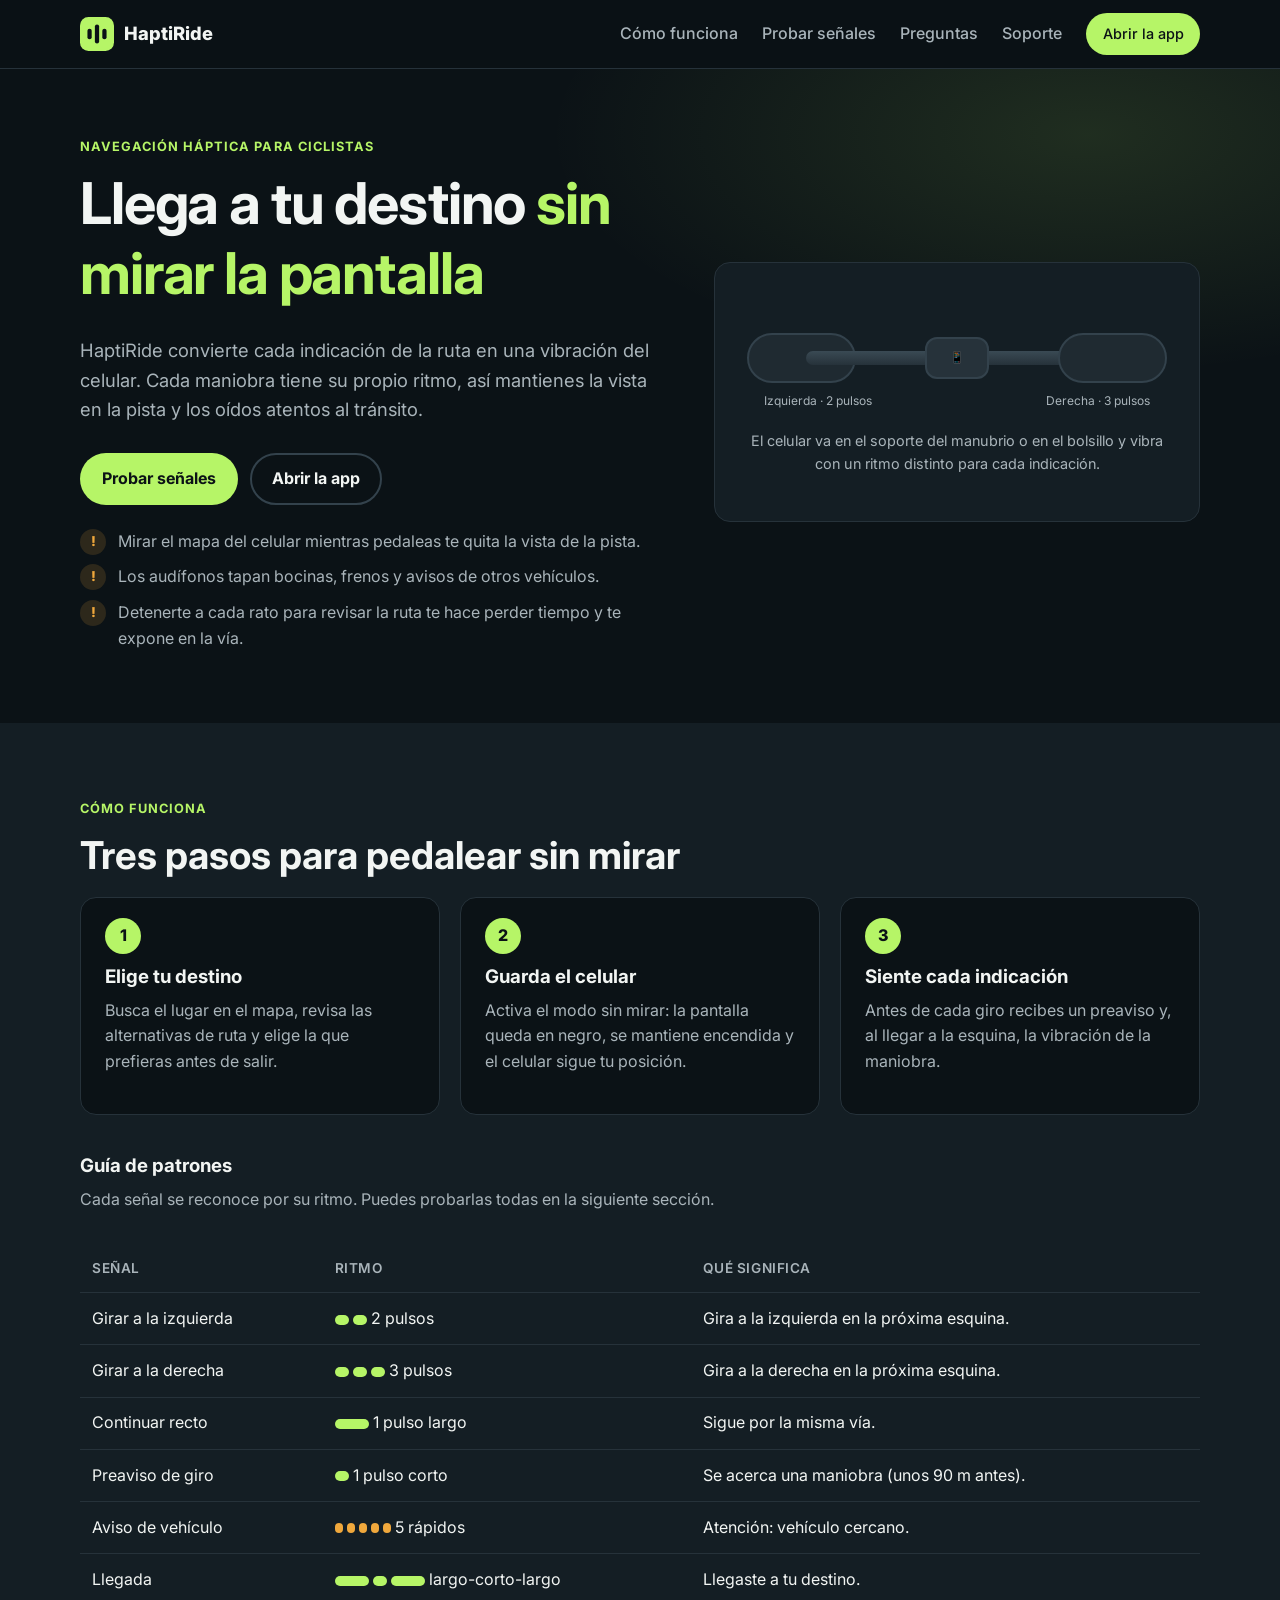
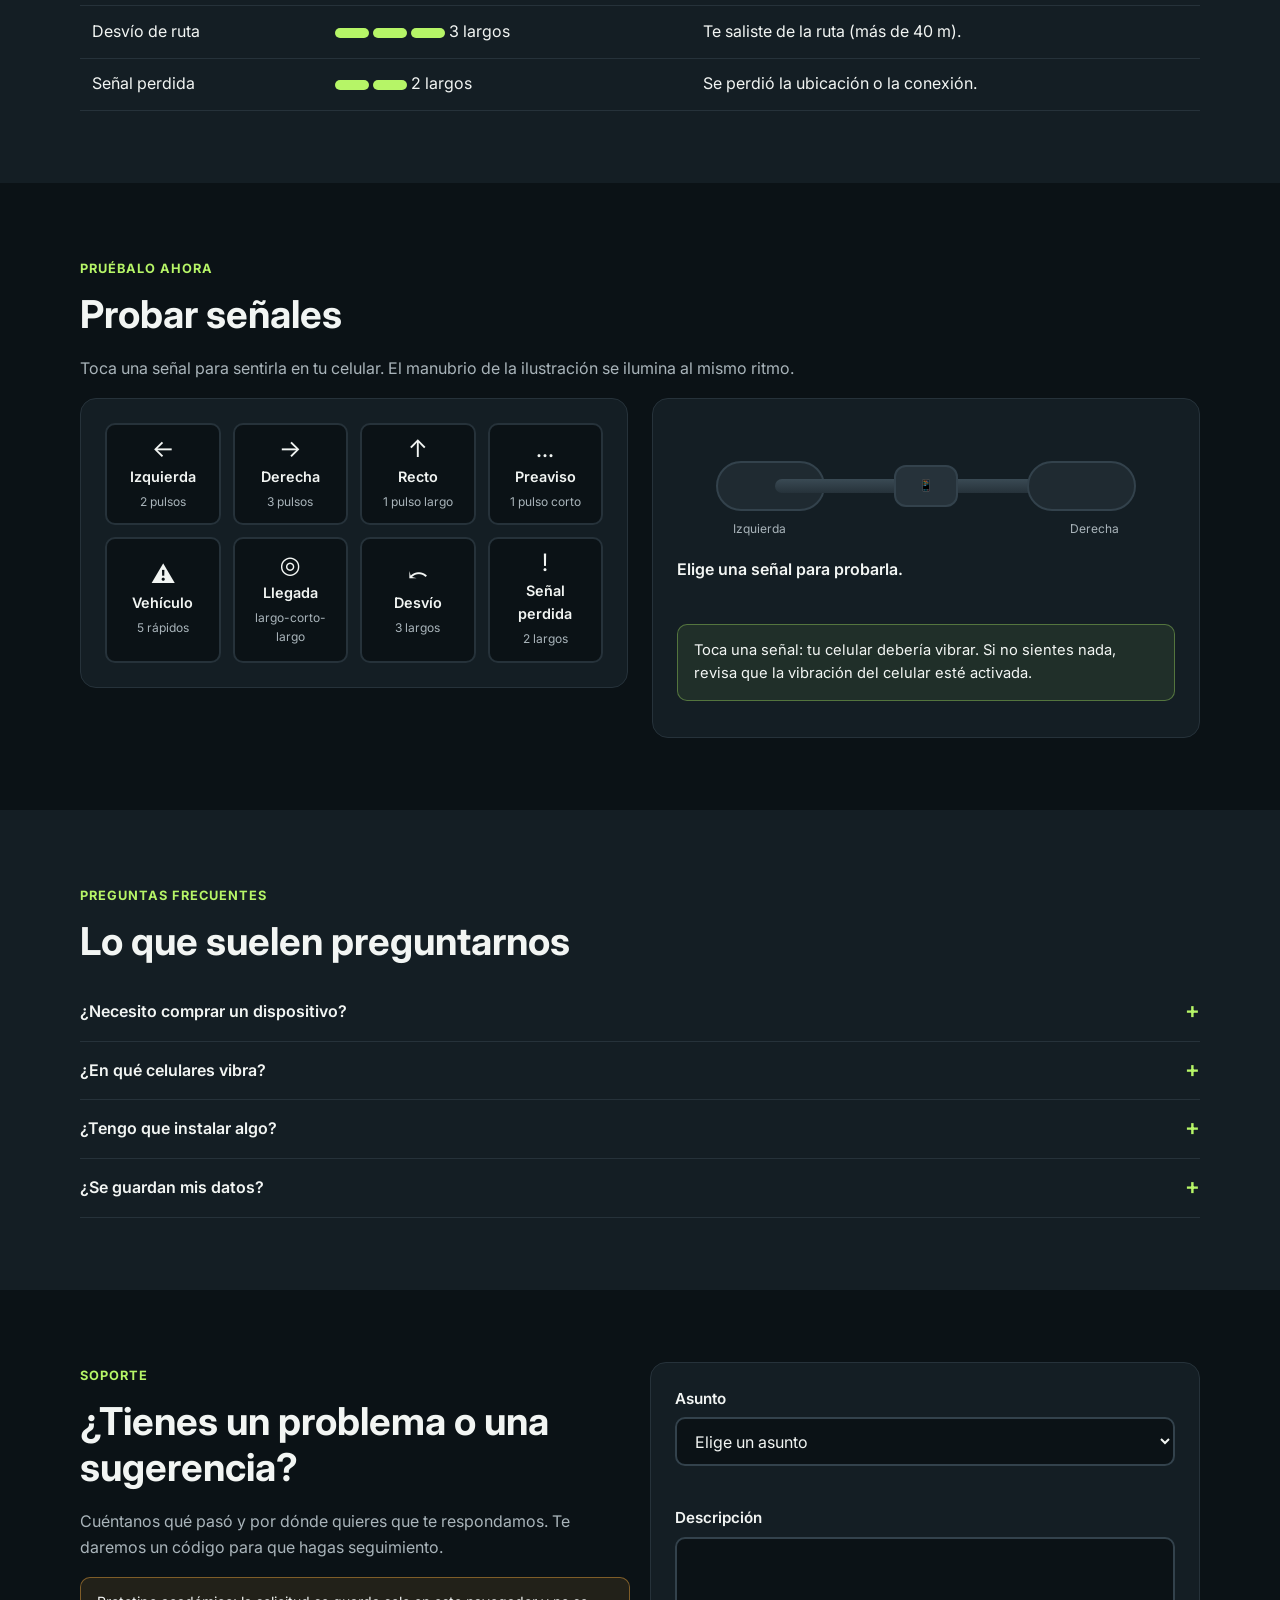
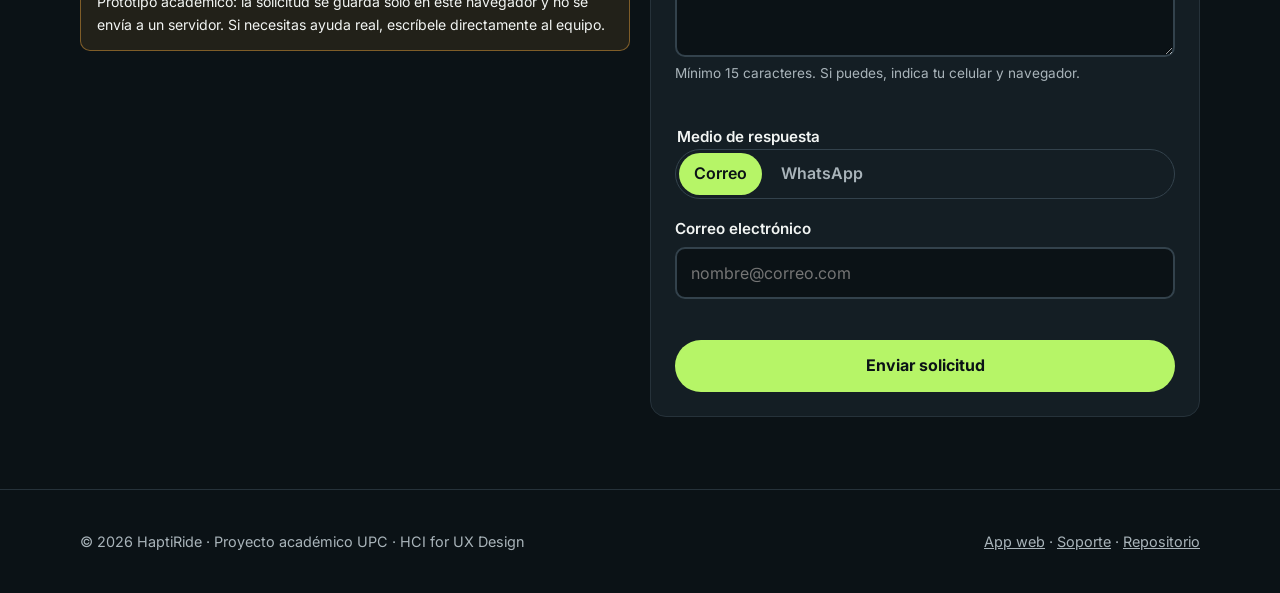
==== commit 61d5abe3: "Add files via upload" ====
--- a/pages/index.html
+++ b/pages/index.html
@@ -7,7 +7,7 @@
   <meta name="description" content="HaptiRide guía al ciclista con vibraciones del celular: cada giro tiene su propio ritmo, para que no tengas que mirar la pantalla ni usar audífonos.">
   <meta name="theme-color" content="#0B1216">
   <link rel="icon" href="../favicon.ico">
-  <link rel="stylesheet" href="../css/styles.css?v=5">
+  <link rel="stylesheet" href="../css/styles.css?v=9">
 </head>
 <body>
   <a class="saltar" href="#contenido">Saltar al contenido</a>
@@ -135,6 +135,7 @@
             </div>
             <p class="estado-senal" id="estado-senal" role="status" aria-live="polite">Elige una señal para probarla.</p>
             <div class="aviso" id="aviso-vibracion"></div>
+            <div id="confirmar-vibracion" style="margin-top:.75rem" aria-live="polite"></div>
           </div>
         </div>
       </div>
@@ -161,6 +162,7 @@
           <span class="etiqueta">Soporte</span>
           <h2 class="titulo-seccion" id="titulo-soporte">¿Tienes un problema o una sugerencia?</h2>
           <p class="texto-suave">Cuéntanos qué pasó y por dónde quieres que te respondamos. Te daremos un código para que hagas seguimiento.</p>
+          <p class="aviso aviso--ambar" style="font-size:.88rem">Prototipo académico: la solicitud se guarda solo en este navegador y no se envía a un servidor. Si necesitas ayuda real, escríbele directamente al equipo.</p>
         </div>
         <div class="tarjeta">
           <form id="form-soporte" novalidate>
@@ -201,6 +203,7 @@
             <p class="texto-suave">Tu código de seguimiento es</p>
             <span class="codigo" id="codigo-soporte"></span>
             <p class="texto-suave" id="resumen-soporte"></p>
+            <p class="aviso aviso--ambar" style="font-size:.85rem;text-align:left">Prototipo académico: esta solicitud quedó guardada solo en este navegador y no se envió al equipo, así que nadie te responderá automáticamente.</p>
             <button class="btn btn--secundario" id="nueva-solicitud" type="button">Enviar otra solicitud</button>
           </div>
         </div>
@@ -211,11 +214,11 @@
   <footer class="pie">
     <div class="contenedor pie__fila">
       <span>© 2026 HaptiRide · Proyecto académico UPC · HCI for UX Design</span>
-      <span><a href="app.html">App web</a> · <a href="#soporte">Soporte</a> · <a href="https://github.com/diegopuma927-boop/haptiride" rel="noopener">Repositorio</a></span>
+      <span><a href="app.html">App web</a> · <a href="#soporte">Soporte</a> · <a href="https://github.com/PaoloR7/HaptiRide" rel="noopener">Repositorio</a></span>
     </div>
   </footer>
 
-  <script src="../js/senales.js?v=5"></script>
-  <script src="../js/main.js?v=5"></script>
+  <script src="../js/senales.js?v=9"></script>
+  <script src="../js/main.js?v=9"></script>
 </body>
 </html>
--- a/css/styles.css
+++ b/css/styles.css
@@ -421,3 +421,25 @@
   .chip__largo { display: none; }
   .chip__corto { display: inline; }
 }
+
+/* Confirmación de la vibración (HU-013, HU-024) */
+.pregunta-vib { display: grid; gap: .6rem; padding: .9rem 1rem; border-radius: var(--radio-sm); background: var(--asfalto); border: 2px solid var(--lima); }
+.pregunta-vib__botones { display: flex; flex-wrap: wrap; gap: .5rem; }
+.pasos-vibracion { margin: .6rem 0 .9rem; padding-left: 1.2rem; display: grid; gap: .4rem; font-size: .9rem; }
+.pasos-vibracion ul { margin: .35rem 0 0; padding-left: 1rem; }
+.enlace-boton { background: none; border: 0; padding: 0; color: var(--lima); text-decoration: underline; cursor: pointer; font-weight: 600; }
+.opcion__extra { flex: 1 1 100%; }
+.opcion__extra:empty { display: none; }
+/* Refuerzo visual cuando la vibración no está confirmada */
+.maniobra.destello { background: var(--tiza); box-shadow: 0 0 0 4px var(--lima); }
+.sin-mirar.destello { background: #1f2a12; }
+
+/* Volver al recorrido desde otras secciones */
+.volver-recorrido {
+  position: fixed; left: 16px; right: 16px; bottom: calc(70px + env(safe-area-inset-bottom)); z-index: 46;
+  display: flex; align-items: center; justify-content: center; gap: .5rem; min-height: 48px;
+  border-radius: 999px; background: var(--lima); color: var(--asfalto); font-weight: 700; text-decoration: none;
+  box-shadow: var(--sombra-caja);
+}
+.volver-recorrido span { color: var(--rojo); }
+@media (min-width: 900px) { .volver-recorrido { left: auto; right: 24px; bottom: 24px; padding: 0 1.25rem; } }
